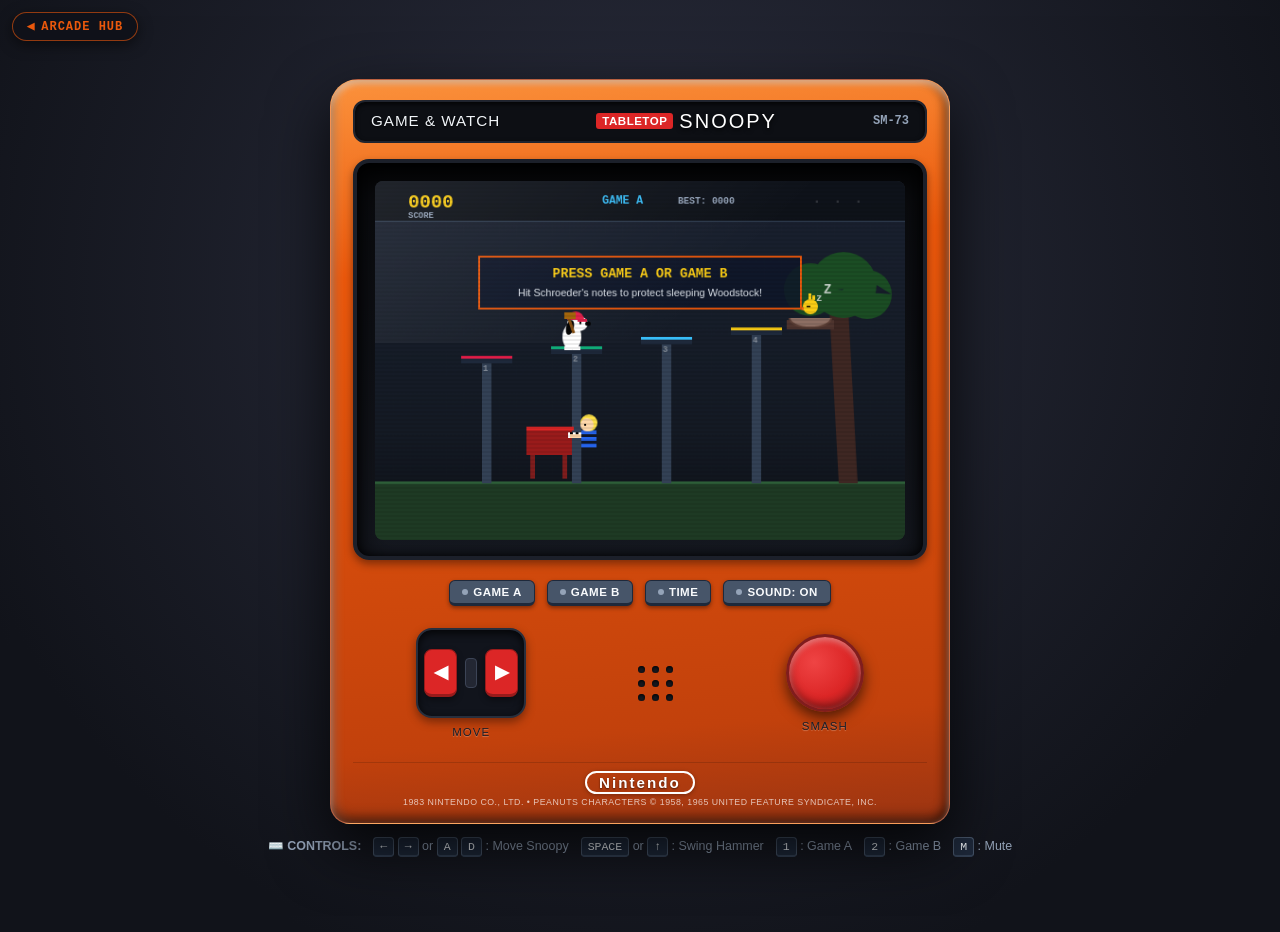
==== games/snoopy/index.html @ 8cdef2c3 "feat: add 1983 Nintendo Game & Watch Tabletop Snoopy (SM-73)" ====
<!DOCTYPE html>
<html lang="en">
<head>
  <meta charset="UTF-8">
  <meta name="viewport" content="width=device-width, initial-scale=1.0, maximum-scale=1.0, user-scalable=no">
  <title>SNOOPY Tabletop (SM-73) // Nintendo Game & Watch 1983</title>
  <meta name="description" content="Authentic web reproduction of the 1983 Nintendo Game & Watch Tabletop Snoopy (Model SM-73). Smash Schroeder's musical notes before they wake up Woodstock!">

  <!-- Favicon: Snoopy Cap -->
  <link rel="icon" href="data:image/svg+xml,<svg xmlns='http://www.w3.org/2000/svg' viewBox='0 0 100 100'><rect width='100' height='100' rx='20' fill='%23ea580c'/><ellipse cx='45' cy='50' rx='25' ry='20' fill='%23ffffff'/><circle cx='65' cy='52' r='7' fill='%23000000'/><ellipse cx='30' cy='50' rx='10' ry='16' fill='%23000000'/><path d='M25 35 Q45 20 65 35' stroke='%23e11d48' stroke-width='8' fill='%23e11d48'/></svg>">

  <link rel="stylesheet" href="css/style.css">
</head>
<body>
  <!-- Floating Back to Arcade Hub Button -->
  <a href="../../index.html" target="_top" id="arcade-hub-back-btn" title="Return to Arcade Hub" onclick="if(window.top!==window.self){window.top.postMessage('close-modal','*');return false;}">
    <span>◀</span> ARCADE HUB
  </a>

  <!-- Tabletop Arcade Cabinet -->
  <div class="cabinet-outer">
    <div class="cabinet-body">
      <!-- Upper Marquee Header -->
      <header class="cabinet-header">
        <div class="badge-gamewatch">
          <span class="gw-text">GAME & WATCH</span>
        </div>
        <div class="badge-series">
          <span class="series-red-box">TABLETOP</span>
          <span class="series-title">SNOOPY</span>
        </div>
        <div class="model-number">SM-73</div>
      </header>

      <!-- Recessed Hooded Display Screen Area -->
      <div class="screen-hood">
        <div class="hood-bezel">
          <div class="screen-inner-reflection"></div>
          <canvas id="gw-canvas" width="560" height="380"></canvas>
          <div class="lcd-scanline-fx"></div>
        </div>
      </div>

      <!-- Lower Control Panel -->
      <div class="control-panel">
        <!-- System Function Buttons -->
        <div class="sys-buttons-row">
          <button id="btn-game-a" class="sys-btn" title="Start Game A (3 Tracks)">
            <span class="btn-pip"></span>
            GAME A
          </button>
          <button id="btn-game-b" class="sys-btn" title="Start Game B (4 Tracks, Fast)">
            <span class="btn-pip"></span>
            GAME B
          </button>
          <button id="btn-time" class="sys-btn" title="Display Clock Time">
            <span class="btn-pip"></span>
            TIME
          </button>
          <button id="btn-sound" class="sys-btn" title="Toggle Piezo Sound FX">
            <span class="btn-pip"></span>
            SOUND: ON
          </button>
        </div>

        <!-- Gameplay Inputs (Joystick + Smash Button) -->
        <div class="panel-inputs-row">
          <!-- Mini Joystick Controller (Left) -->
          <div class="joystick-assembly">
            <div class="joystick-base">
              <div class="dpad-cross" id="dpad-touch-zone">
                <button id="joy-left" class="joy-dir-btn left" aria-label="Move Left">◀</button>
                <div class="joy-center-stick" id="joy-stick"></div>
                <button id="joy-right" class="joy-dir-btn right" aria-label="Move Right">▶</button>
              </div>
            </div>
            <span class="input-label">MOVE</span>
          </div>

          <!-- Speaker Grille (Center) -->
          <div class="speaker-grille" title="Piezo Speaker">
            <div class="grille-hole"></div><div class="grille-hole"></div><div class="grille-hole"></div>
            <div class="grille-hole"></div><div class="grille-hole"></div><div class="grille-hole"></div>
            <div class="grille-hole"></div><div class="grille-hole"></div><div class="grille-hole"></div>
          </div>

          <!-- Action Smash Button (Right) -->
          <div class="action-btn-assembly">
            <button id="btn-smash" class="action-smash-btn" aria-label="Hit / Smash Note with Mallet">
              <span class="btn-cap"></span>
            </button>
            <span class="input-label">SMASH</span>
          </div>
        </div>
      </div>

      <!-- Cabinet Brand Decal -->
      <footer class="cabinet-footer-decal">
        <span class="nintendo-logo">Nintendo</span>
        <span class="patent-text">1983 NINTENDO CO., LTD. &bull; PEANUTS CHARACTERS &copy; 1958, 1965 UNITED FEATURE SYNDICATE, INC.</span>
      </footer>
    </div>
  </div>

  <!-- Keyboard Controls Helper Bar -->
  <div class="keyboard-legend">
    <span>⌨️ <strong>CONTROLS:</strong></span>
    <span><kbd>&larr;</kbd> <kbd>&rarr;</kbd> or <kbd>A</kbd> <kbd>D</kbd> : Move Snoopy</span>
    <span><kbd>SPACE</kbd> or <kbd>&uarr;</kbd> : Swing Hammer</span>
    <span><kbd>1</kbd> : Game A</span>
    <span><kbd>2</kbd> : Game B</span>
    <span><kbd>M</kbd> : Mute</span>
  </div>

  <script src="js/game.js"></script>
</body>
</html>
---- games/snoopy/css/style.css ----
/* ==========================================================================
   NINTENDO GAME & WATCH TABLETOP: SNOOPY (SM-73)
   Vintage Arcade Cabinet Styling
   ========================================================================== */

:root {
  --orange-case: #ea580c;
  --orange-case-light: #fb923c;
  --orange-case-dark: #c2410c;
  --orange-case-deep: #9a3412;
  
  --hood-black: #101216;
  --hood-shadow: rgba(0, 0, 0, 0.75);
  
  --btn-red: #dc2626;
  --btn-red-dark: #991b1b;
  --btn-red-light: #ef4444;
  
  --lcd-bg: #22292f;
  --lcd-screen-rim: #0c0e12;
}

* {
  box-sizing: border-box;
  margin: 0;
  padding: 0;
  user-select: none;
  -webkit-user-select: none;
}

html, body {
  width: 100%;
  min-height: 100vh;
  background: radial-gradient(circle at 50% 30%, #2a2d3d 0%, #11131a 80%);
  display: flex;
  flex-direction: column;
  align-items: center;
  justify-content: center;
  font-family: -apple-system, BlinkMacSystemFont, "Segoe UI", Roboto, sans-serif;
  color: #fff;
  padding: 16px 10px;
  overflow-x: hidden;
}

/* ==========================================================================
   Arcade Hub Return Button
   ========================================================================== */
#arcade-hub-back-btn {
  position: fixed;
  top: 12px;
  left: 12px;
  z-index: 99999;
  background: rgba(16, 18, 26, 0.92);
  color: #ea580c;
  border: 1px solid rgba(234, 88, 12, 0.6);
  border-radius: 20px;
  padding: 6px 14px;
  font-size: 12px;
  font-family: monospace, sans-serif;
  font-weight: 700;
  letter-spacing: 1px;
  text-decoration: none;
  display: inline-flex;
  align-items: center;
  gap: 6px;
  box-shadow: 0 4px 14px rgba(0, 0, 0, 0.5);
  backdrop-filter: blur(6px);
  cursor: pointer;
  transition: all 0.2s ease;
}

#arcade-hub-back-btn:hover {
  background: #ea580c;
  color: #ffffff;
  box-shadow: 0 0 16px rgba(234, 88, 12, 0.7);
}

/* ==========================================================================
   Tabletop Cabinet Construction
   ========================================================================== */
.cabinet-outer {
  width: 100%;
  max-width: 620px;
  perspective: 1000px;
  display: flex;
  justify-content: center;
}

.cabinet-body {
  width: 100%;
  background: linear-gradient(175deg, var(--orange-case-light) 0%, var(--orange-case) 25%, var(--orange-case-dark) 85%, var(--orange-case-deep) 100%);
  border-radius: 28px 28px 20px 20px;
  box-shadow: 
    0 24px 60px rgba(0, 0, 0, 0.8),
    inset 0 4px 6px rgba(255, 255, 255, 0.4),
    inset 0 -6px 12px rgba(0, 0, 0, 0.5),
    inset 6px 0 10px rgba(255, 255, 255, 0.15),
    inset -6px 0 10px rgba(0, 0, 0, 0.3);
  padding: 20px 22px 16px;
  display: flex;
  flex-direction: column;
  gap: 16px;
  border: 1px solid rgba(255, 255, 255, 0.2);
}

/* Cabinet Header */
.cabinet-header {
  display: flex;
  align-items: center;
  justify-content: space-between;
  background: #0d0f14;
  padding: 8px 16px;
  border-radius: 12px;
  border: 2px solid #20242e;
  box-shadow: inset 0 2px 5px rgba(0,0,0,0.8);
}

.badge-gamewatch .gw-text {
  font-family: 'Impact', 'Arial Black', sans-serif;
  font-size: 0.95rem;
  letter-spacing: 1px;
  color: #f1f5f9;
  text-shadow: 0 1px 2px rgba(0,0,0,0.8);
}

.badge-series {
  display: flex;
  align-items: center;
  gap: 6px;
}

.series-red-box {
  background: #dc2626;
  color: #fff;
  font-family: 'Arial Black', sans-serif;
  font-size: 0.72rem;
  padding: 2px 6px;
  border-radius: 3px;
  font-weight: 900;
  letter-spacing: 0.5px;
}

.series-title {
  font-family: 'Impact', sans-serif;
  font-size: 1.25rem;
  letter-spacing: 2px;
  color: #ffffff;
  text-shadow: 0 2px 4px rgba(0,0,0,0.8);
}

.model-number {
  font-family: monospace;
  font-size: 0.75rem;
  font-weight: 700;
  color: #94a3b8;
}

/* ==========================================================================
   Screen Hood & Display Area
   ========================================================================== */
.screen-hood {
  background: linear-gradient(to bottom, #090a0d 0%, #151820 100%);
  border-radius: 16px;
  padding: 18px 18px 16px;
  box-shadow: 
    inset 0 15px 30px rgba(0, 0, 0, 0.95),
    inset 0 0 10px rgba(0, 0, 0, 0.9),
    0 4px 8px rgba(0, 0, 0, 0.4);
  border: 4px solid #1c202a;
}

.hood-bezel {
  position: relative;
  width: 100%;
  background: #000;
  border-radius: 8px;
  overflow: hidden;
  box-shadow: inset 0 0 20px rgba(0, 0, 0, 0.95);
  display: flex;
  justify-content: center;
  align-items: center;
}

.screen-inner-reflection {
  position: absolute;
  top: 0;
  left: 0;
  right: 0;
  height: 45%;
  background: linear-gradient(135deg, rgba(255, 255, 255, 0.08) 0%, rgba(255, 255, 255, 0) 65%);
  pointer-events: none;
  z-index: 5;
}

#gw-canvas {
  width: 100%;
  height: auto;
  aspect-ratio: 560 / 380;
  display: block;
  background-color: var(--lcd-bg);
}

.lcd-scanline-fx {
  position: absolute;
  inset: 0;
  background: linear-gradient(rgba(0,0,0,0) 50%, rgba(0,0,0,0.15) 50%);
  background-size: 100% 4px;
  pointer-events: none;
  z-index: 4;
  opacity: 0.5;
}

/* ==========================================================================
   Control Panel
   ========================================================================== */
.control-panel {
  display: flex;
  flex-direction: column;
  gap: 14px;
  padding-top: 4px;
}

/* System Buttons Row */
.sys-buttons-row {
  display: flex;
  justify-content: center;
  align-items: center;
  gap: 12px;
  flex-wrap: wrap;
}

.sys-btn {
  background: #475569;
  border: 1px solid #1e293b;
  border-bottom: 3px solid #1e293b;
  color: #f8fafc;
  font-family: -apple-system, sans-serif;
  font-size: 0.72rem;
  font-weight: 800;
  letter-spacing: 0.5px;
  padding: 5px 12px;
  border-radius: 6px;
  cursor: pointer;
  display: inline-flex;
  align-items: center;
  gap: 5px;
  box-shadow: 0 2px 4px rgba(0,0,0,0.4);
  transition: transform 0.08s, border-bottom 0.08s;
}

.sys-btn:active, .sys-btn.active {
  transform: translateY(2px);
  border-bottom-width: 1px;
  background: #334155;
}

.btn-pip {
  width: 6px;
  height: 6px;
  background: #94a3b8;
  border-radius: 50%;
}

.sys-btn.active .btn-pip {
  background: #22c55e;
  box-shadow: 0 0 6px #22c55e;
}

/* Panel Inputs Row (Joystick + Speaker + Smash) */
.panel-inputs-row {
  display: flex;
  align-items: center;
  justify-content: space-around;
  padding: 8px 10px;
}

/* Joystick Assembly */
.joystick-assembly {
  display: flex;
  flex-direction: column;
  align-items: center;
  gap: 8px;
}

.joystick-base {
  width: 110px;
  height: 90px;
  background: #11141c;
  border-radius: 16px;
  border: 2px solid #282f3d;
  box-shadow: inset 0 3px 8px rgba(0, 0, 0, 0.8), 0 4px 10px rgba(0,0,0,0.4);
  display: flex;
  align-items: center;
  justify-content: center;
  padding: 6px;
}

.dpad-cross {
  display: flex;
  align-items: center;
  gap: 8px;
  width: 100%;
  justify-content: space-between;
}

.joy-dir-btn {
  background: var(--btn-red);
  border: 1px solid var(--btn-red-dark);
  border-bottom: 3px solid var(--btn-red-dark);
  color: #fff;
  width: 38px;
  height: 48px;
  border-radius: 8px;
  font-size: 1.1rem;
  font-weight: bold;
  cursor: pointer;
  display: flex;
  align-items: center;
  justify-content: center;
  box-shadow: 0 3px 6px rgba(0,0,0,0.4);
  touch-action: manipulation;
  transition: transform 0.08s, border-bottom 0.08s;
}

.joy-dir-btn:active, .joy-dir-btn.pressed {
  transform: translateY(2px);
  border-bottom-width: 1px;
  background: var(--btn-red-dark);
}

.joy-center-stick {
  width: 14px;
  height: 30px;
  background: #232733;
  border-radius: 4px;
  border: 1px solid #3c4456;
}

/* Speaker Grille */
.speaker-grille {
  display: grid;
  grid-template-columns: repeat(3, 7px);
  gap: 7px;
  padding: 6px;
}

.grille-hole {
  width: 7px;
  height: 7px;
  background: #16181f;
  border-radius: 50%;
  box-shadow: inset 0 1px 3px rgba(0,0,0,0.9);
}

/* Action Smash Button Assembly */
.action-btn-assembly {
  display: flex;
  flex-direction: column;
  align-items: center;
  gap: 8px;
}

.action-smash-btn {
  width: 78px;
  height: 78px;
  border-radius: 50%;
  background: radial-gradient(circle at 35% 35%, var(--btn-red-light) 0%, var(--btn-red) 55%, var(--btn-red-dark) 100%);
  border: 3px solid #7f1d1d;
  box-shadow: 
    0 6px 14px rgba(0,0,0,0.6),
    inset 0 3px 6px rgba(255,255,255,0.4),
    inset 0 -4px 8px rgba(0,0,0,0.4);
  cursor: pointer;
  touch-action: manipulation;
  display: flex;
  align-items: center;
  justify-content: center;
  transition: transform 0.06s, box-shadow 0.06s;
}

.action-smash-btn:active, .action-smash-btn.pressed {
  transform: translateY(4px) scale(0.96);
  box-shadow: 
    0 2px 6px rgba(0,0,0,0.6),
    inset 0 1px 3px rgba(255,255,255,0.2),
    inset 0 -2px 4px rgba(0,0,0,0.6);
}

.input-label {
  font-family: 'Arial Black', sans-serif;
  font-size: 0.72rem;
  letter-spacing: 1px;
  color: #1a1e28;
  text-shadow: 0 1px 1px rgba(255,255,255,0.3);
}

/* Cabinet Footer Decal */
.cabinet-footer-decal {
  display: flex;
  flex-direction: column;
  align-items: center;
  gap: 3px;
  border-top: 1px solid rgba(0,0,0,0.15);
  padding-top: 8px;
}

.nintendo-logo {
  font-family: -apple-system, sans-serif;
  font-size: 0.95rem;
  font-weight: 900;
  letter-spacing: 2px;
  color: #ffffff;
  border: 2px solid #ffffff;
  border-radius: 12px;
  padding: 1px 12px;
  text-shadow: 0 1px 2px rgba(0,0,0,0.6);
  box-shadow: 0 1px 4px rgba(0,0,0,0.3);
}

.patent-text {
  font-size: 0.55rem;
  color: rgba(255, 255, 255, 0.7);
  letter-spacing: 0.5px;
  text-align: center;
}

/* ==========================================================================
   Keyboard Legend
   ========================================================================== */
.keyboard-legend {
  margin-top: 14px;
  display: flex;
  align-items: center;
  justify-content: center;
  gap: 12px;
  font-size: 0.78rem;
  color: #94a3b8;
  flex-wrap: wrap;
  text-align: center;
}

.keyboard-legend kbd {
  background: #1e293b;
  border: 1px solid #475569;
  border-bottom: 2px solid #334155;
  color: #f1f5f9;
  padding: 2px 6px;
  border-radius: 4px;
  font-size: 0.72rem;
  font-family: monospace;
}

/* Responsive adjustments */
@media (max-width: 600px) {
  .cabinet-body {
    padding: 14px 12px 12px;
    border-radius: 18px;
  }

  .screen-hood {
    padding: 10px;
  }

  .joystick-base {
    width: 95px;
    height: 75px;
  }

  .joy-dir-btn {
    width: 32px;
    height: 40px;
    font-size: 0.9rem;
  }

  .action-smash-btn {
    width: 65px;
    height: 65px;
  }
}
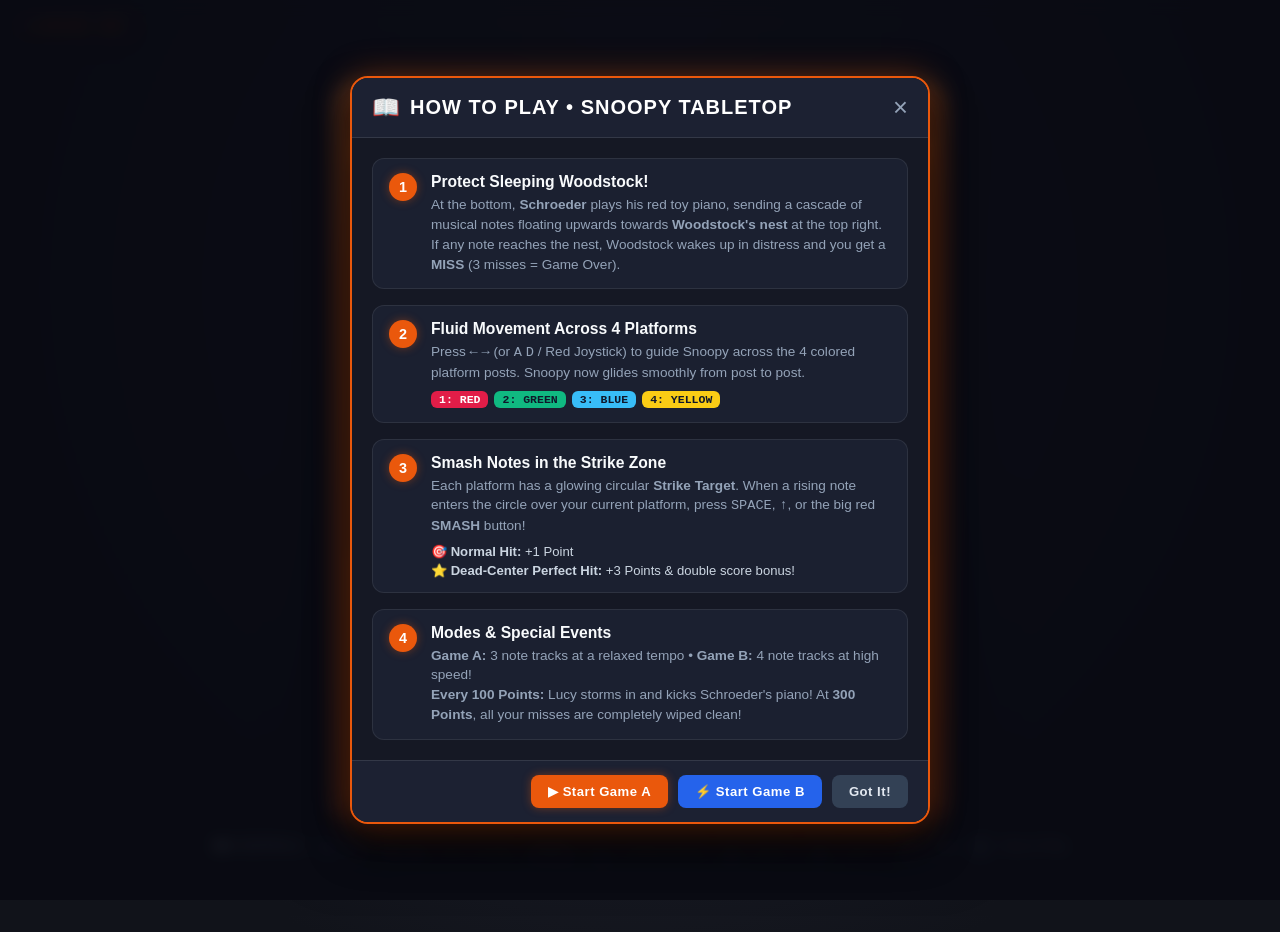
==== commit 618ec948: "fix(snoopy): smooth lerp movement, glowing strike targets, and in-game visual guide" ====
--- a/games/snoopy/index.html
+++ b/games/snoopy/index.html
@@ -52,6 +52,10 @@
           <button id="btn-game-b" class="sys-btn" title="Start Game B (4 Tracks, Fast)">
             <span class="btn-pip"></span>
             GAME B
+          </button>
+          <button id="btn-how-to-play" class="sys-btn sys-btn-help" title="View Instructions & Gameplay Guide">
+            <span class="btn-pip help-pip">?</span>
+            HOW TO PLAY
           </button>
           <button id="btn-time" class="sys-btn" title="Display Clock Time">
             <span class="btn-pip"></span>
@@ -110,6 +114,75 @@
     <span><kbd>1</kbd> : Game A</span>
     <span><kbd>2</kbd> : Game B</span>
     <span><kbd>M</kbd> : Mute</span>
+    <span><kbd>H</kbd> : How to Play</span>
+  </div>
+
+  <!-- How to Play Instructions Modal -->
+  <div id="instructions-modal" class="inst-modal-backdrop hidden" role="dialog" aria-modal="true" aria-labelledby="inst-modal-title">
+    <div class="inst-modal-card">
+      <div class="inst-modal-header">
+        <div class="inst-title-row">
+          <span class="inst-icon">📖</span>
+          <h2 id="inst-modal-title">HOW TO PLAY &bull; SNOOPY TABLETOP</h2>
+        </div>
+        <button id="inst-close-btn" class="inst-close-btn" title="Close Guide">&times;</button>
+      </div>
+
+      <div class="inst-modal-body">
+        <!-- Step 1: Objective -->
+        <div class="inst-step">
+          <div class="step-badge">1</div>
+          <div class="step-content">
+            <h3>Protect Sleeping Woodstock!</h3>
+            <p>At the bottom, <strong>Schroeder</strong> plays his red toy piano, sending a cascade of musical notes floating upwards towards <strong>Woodstock's nest</strong> at the top right. If any note reaches the nest, Woodstock wakes up in distress and you get a <strong>MISS</strong> (3 misses = Game Over).</p>
+          </div>
+        </div>
+
+        <!-- Step 2: Movement -->
+        <div class="inst-step">
+          <div class="step-badge">2</div>
+          <div class="step-content">
+            <h3>Fluid Movement Across 4 Platforms</h3>
+            <p>Press <kbd>&larr;</kbd> <kbd>&rarr;</kbd> (or <kbd>A</kbd> <kbd>D</kbd> / Red Joystick) to guide Snoopy across the 4 colored platform posts. Snoopy now glides smoothly from post to post.</p>
+            <div class="platform-chips-preview">
+              <span class="chip-p red">1: RED</span>
+              <span class="chip-p green">2: GREEN</span>
+              <span class="chip-p blue">3: BLUE</span>
+              <span class="chip-p yellow">4: YELLOW</span>
+            </div>
+          </div>
+        </div>
+
+        <!-- Step 3: Timing the Strike -->
+        <div class="inst-step">
+          <div class="step-badge">3</div>
+          <div class="step-content">
+            <h3>Smash Notes in the Strike Zone</h3>
+            <p>Each platform has a glowing circular <strong>Strike Target</strong>. When a rising note enters the circle over your current platform, press <kbd>SPACE</kbd>, <kbd>&uarr;</kbd>, or the big red <strong>SMASH</strong> button!</p>
+            <ul class="inst-tips-list">
+              <li>🎯 <strong>Normal Hit:</strong> +1 Point</li>
+              <li>⭐ <strong>Dead-Center Perfect Hit:</strong> +3 Points & double score bonus!</li>
+            </ul>
+          </div>
+        </div>
+
+        <!-- Step 4: Special Events -->
+        <div class="inst-step">
+          <div class="step-badge">4</div>
+          <div class="step-content">
+            <h3>Modes & Special Events</h3>
+            <p><strong>Game A:</strong> 3 note tracks at a relaxed tempo &bull; <strong>Game B:</strong> 4 note tracks at high speed!</p>
+            <p><strong>Every 100 Points:</strong> Lucy storms in and kicks Schroeder's piano! At <strong>300 Points</strong>, all your misses are completely wiped clean!</p>
+          </div>
+        </div>
+      </div>
+
+      <div class="inst-modal-footer">
+        <button id="inst-btn-start-a" class="inst-action-btn primary">▶ Start Game A</button>
+        <button id="inst-btn-start-b" class="inst-action-btn secondary">⚡ Start Game B</button>
+        <button id="inst-btn-dismiss" class="inst-action-btn dismiss">Got It!</button>
+      </div>
+    </div>
   </div>
 
   <script src="js/game.js"></script>
--- a/games/snoopy/css/style.css
+++ b/games/snoopy/css/style.css
@@ -477,3 +477,221 @@
     height: 65px;
   }
 }
+
+/* ==========================================================================
+   Help Button & Instructions Modal
+   ========================================================================== */
+.sys-btn-help {
+  background: #0284c7;
+  border-color: #0369a1;
+  border-bottom-color: #075985;
+}
+
+.sys-btn-help:active {
+  background: #0369a1;
+}
+
+.help-pip {
+  background: #38bdf8;
+  color: #0f172a;
+  font-size: 8px;
+  display: flex;
+  align-items: center;
+  justify-content: center;
+  font-weight: 900;
+}
+
+.inst-modal-backdrop {
+  position: fixed;
+  inset: 0;
+  z-index: 100000;
+  background: rgba(8, 10, 18, 0.88);
+  backdrop-filter: blur(8px);
+  display: flex;
+  align-items: center;
+  justify-content: center;
+  padding: 16px;
+  animation: fadeIn 0.2s ease;
+}
+
+.inst-modal-backdrop.hidden {
+  display: none;
+}
+
+@keyframes fadeIn {
+  from { opacity: 0; }
+  to { opacity: 1; }
+}
+
+.inst-modal-card {
+  background: #151824;
+  border: 2px solid #ea580c;
+  border-radius: 18px;
+  box-shadow: 0 0 35px rgba(234, 88, 12, 0.35), 0 20px 40px rgba(0, 0, 0, 0.8);
+  width: 100%;
+  max-width: 580px;
+  max-height: 88vh;
+  display: flex;
+  flex-direction: column;
+  overflow: hidden;
+}
+
+.inst-modal-header {
+  background: #1c2132;
+  border-bottom: 1px solid rgba(255, 255, 255, 0.1);
+  padding: 16px 20px;
+  display: flex;
+  align-items: center;
+  justify-content: space-between;
+}
+
+.inst-title-row {
+  display: flex;
+  align-items: center;
+  gap: 10px;
+}
+
+.inst-icon {
+  font-size: 1.4rem;
+}
+
+.inst-title-row h2 {
+  font-family: 'Impact', sans-serif;
+  font-size: 1.25rem;
+  letter-spacing: 1px;
+  color: #fff;
+}
+
+.inst-close-btn {
+  background: none;
+  border: none;
+  color: #94a3b8;
+  font-size: 1.6rem;
+  cursor: pointer;
+  line-height: 1;
+}
+
+.inst-close-btn:hover {
+  color: #ef4444;
+}
+
+.inst-modal-body {
+  padding: 20px;
+  overflow-y: auto;
+  display: flex;
+  flex-direction: column;
+  gap: 16px;
+}
+
+.inst-step {
+  display: flex;
+  gap: 14px;
+  background: #1b2030;
+  border: 1px solid rgba(255, 255, 255, 0.08);
+  border-radius: 12px;
+  padding: 14px 16px;
+}
+
+.step-badge {
+  width: 28px;
+  height: 28px;
+  border-radius: 50%;
+  background: #ea580c;
+  color: #fff;
+  font-weight: 900;
+  font-size: 0.9rem;
+  display: flex;
+  align-items: center;
+  justify-content: center;
+  flex-shrink: 0;
+  box-shadow: 0 0 10px rgba(234, 88, 12, 0.4);
+}
+
+.step-content h3 {
+  font-size: 0.98rem;
+  font-weight: 800;
+  color: #f8fafc;
+  margin-bottom: 4px;
+}
+
+.step-content p {
+  font-size: 0.85rem;
+  color: #94a3b8;
+  line-height: 1.45;
+}
+
+.platform-chips-preview {
+  display: flex;
+  gap: 6px;
+  margin-top: 8px;
+  flex-wrap: wrap;
+}
+
+.chip-p {
+  font-size: 0.72rem;
+  font-weight: 800;
+  font-family: monospace;
+  padding: 2px 8px;
+  border-radius: 6px;
+  color: #0f172a;
+}
+.chip-p.red { background: #e11d48; color: #fff; }
+.chip-p.green { background: #10b981; }
+.chip-p.blue { background: #38bdf8; }
+.chip-p.yellow { background: #facc15; }
+
+.inst-tips-list {
+  list-style: none;
+  margin-top: 8px;
+  display: flex;
+  flex-direction: column;
+  gap: 4px;
+  font-size: 0.82rem;
+  color: #cbd5e1;
+}
+
+.inst-modal-footer {
+  padding: 14px 20px;
+  background: #1c2132;
+  border-top: 1px solid rgba(255, 255, 255, 0.1);
+  display: flex;
+  align-items: center;
+  justify-content: flex-end;
+  gap: 10px;
+}
+
+.inst-action-btn {
+  font-size: 0.82rem;
+  font-weight: 800;
+  padding: 8px 16px;
+  border-radius: 8px;
+  border: 1px solid transparent;
+  cursor: pointer;
+  letter-spacing: 0.5px;
+  transition: all 0.15s ease;
+}
+
+.inst-action-btn.primary {
+  background: #ea580c;
+  color: #fff;
+  box-shadow: 0 0 10px rgba(234, 88, 12, 0.4);
+}
+.inst-action-btn.primary:hover {
+  background: #f97316;
+}
+
+.inst-action-btn.secondary {
+  background: #2563eb;
+  color: #fff;
+}
+.inst-action-btn.secondary:hover {
+  background: #3b82f6;
+}
+
+.inst-action-btn.dismiss {
+  background: #334155;
+  color: #e2e8f0;
+}
+.inst-action-btn.dismiss:hover {
+  background: #475569;
+}
